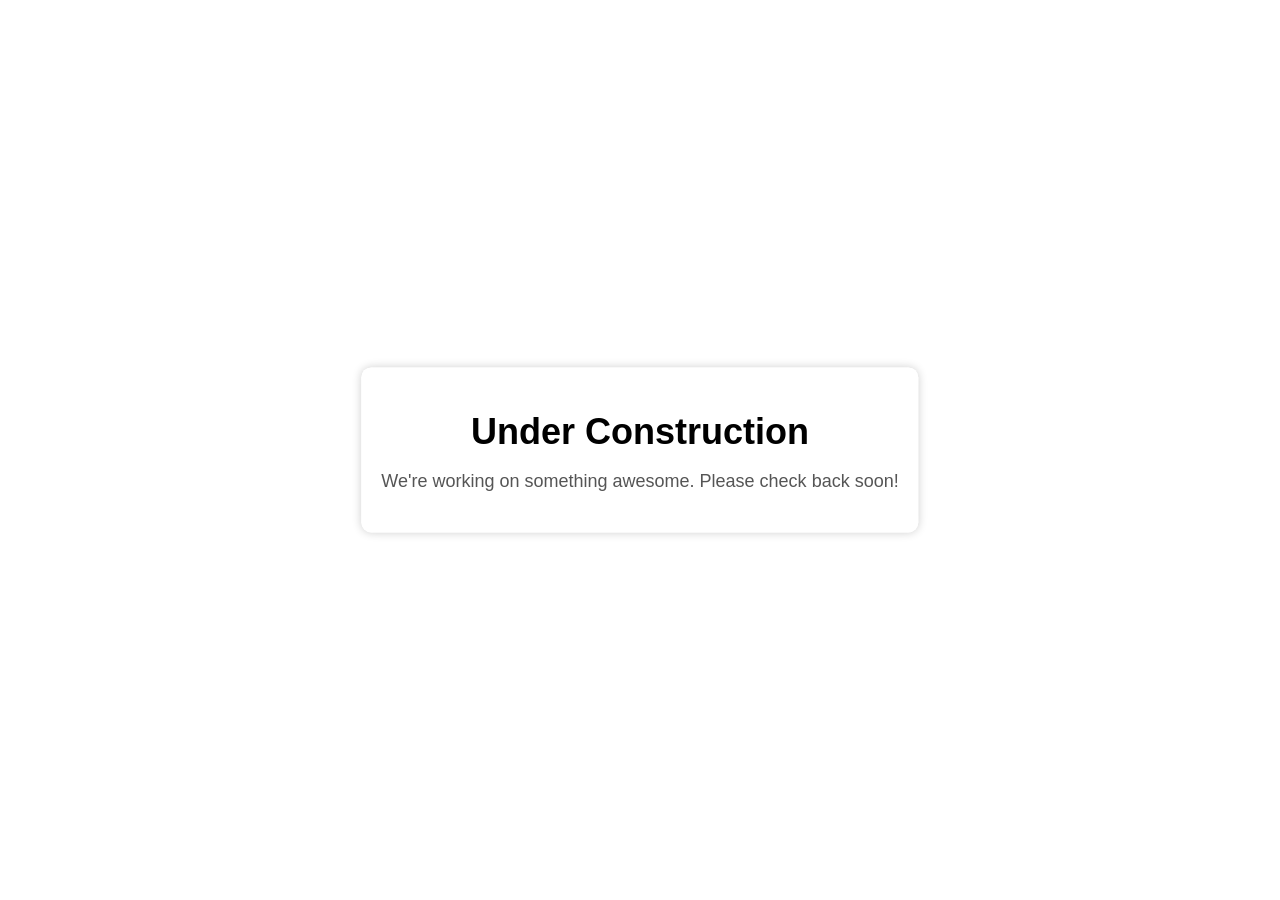
==== index.html @ 09e50a0a "Update index.html" ====
<!DOCTYPE html>
<html lang="en">
<head>
    <meta charset="UTF-8">
    <meta name="viewport" content="width=device-width, initial-scale=1.0">
    <link rel="stylesheet" href="style.css">
    <style>
        body {
            font-family: Arial, sans-serif;
            overflow: hidden;
        }

        .background {
            background-image: url('https://github.com/soraprica/soraprica.github.io/blob/master/Building.jpg'); /* Change this to your background image */
            background-size: cover;
            background-position: center;
            width: 100%;
            height: 100vh;
            position: fixed;
            top: 0;
            left: 0;
            z-index: -1;
        }

        .container {
            text-align: center;
            position: absolute;
            top: 50%;
            left: 50%;
            transform: translate(-50%, -50%);
            background-color: rgba(255, 255, 255, 0.9);
            border-radius: 10px;
            box-shadow: 0 0 10px rgba(0, 0, 0, 0.2);
            padding: 20px;
            max-width: 80%;
        }

        h1 {
            font-size: 36px;
            margin-bottom: 10px;
        }

        p {
            font-size: 18px;
            color: #555;
            margin-bottom: 20px;
        }
    </style>
</head>
<body>
    <div class="background"></div>
    <div class="container">
        <h1>Under Construction</h1>
        <p>We're working on something awesome. Please check back soon!</p>
    </div>
</body>
</html>
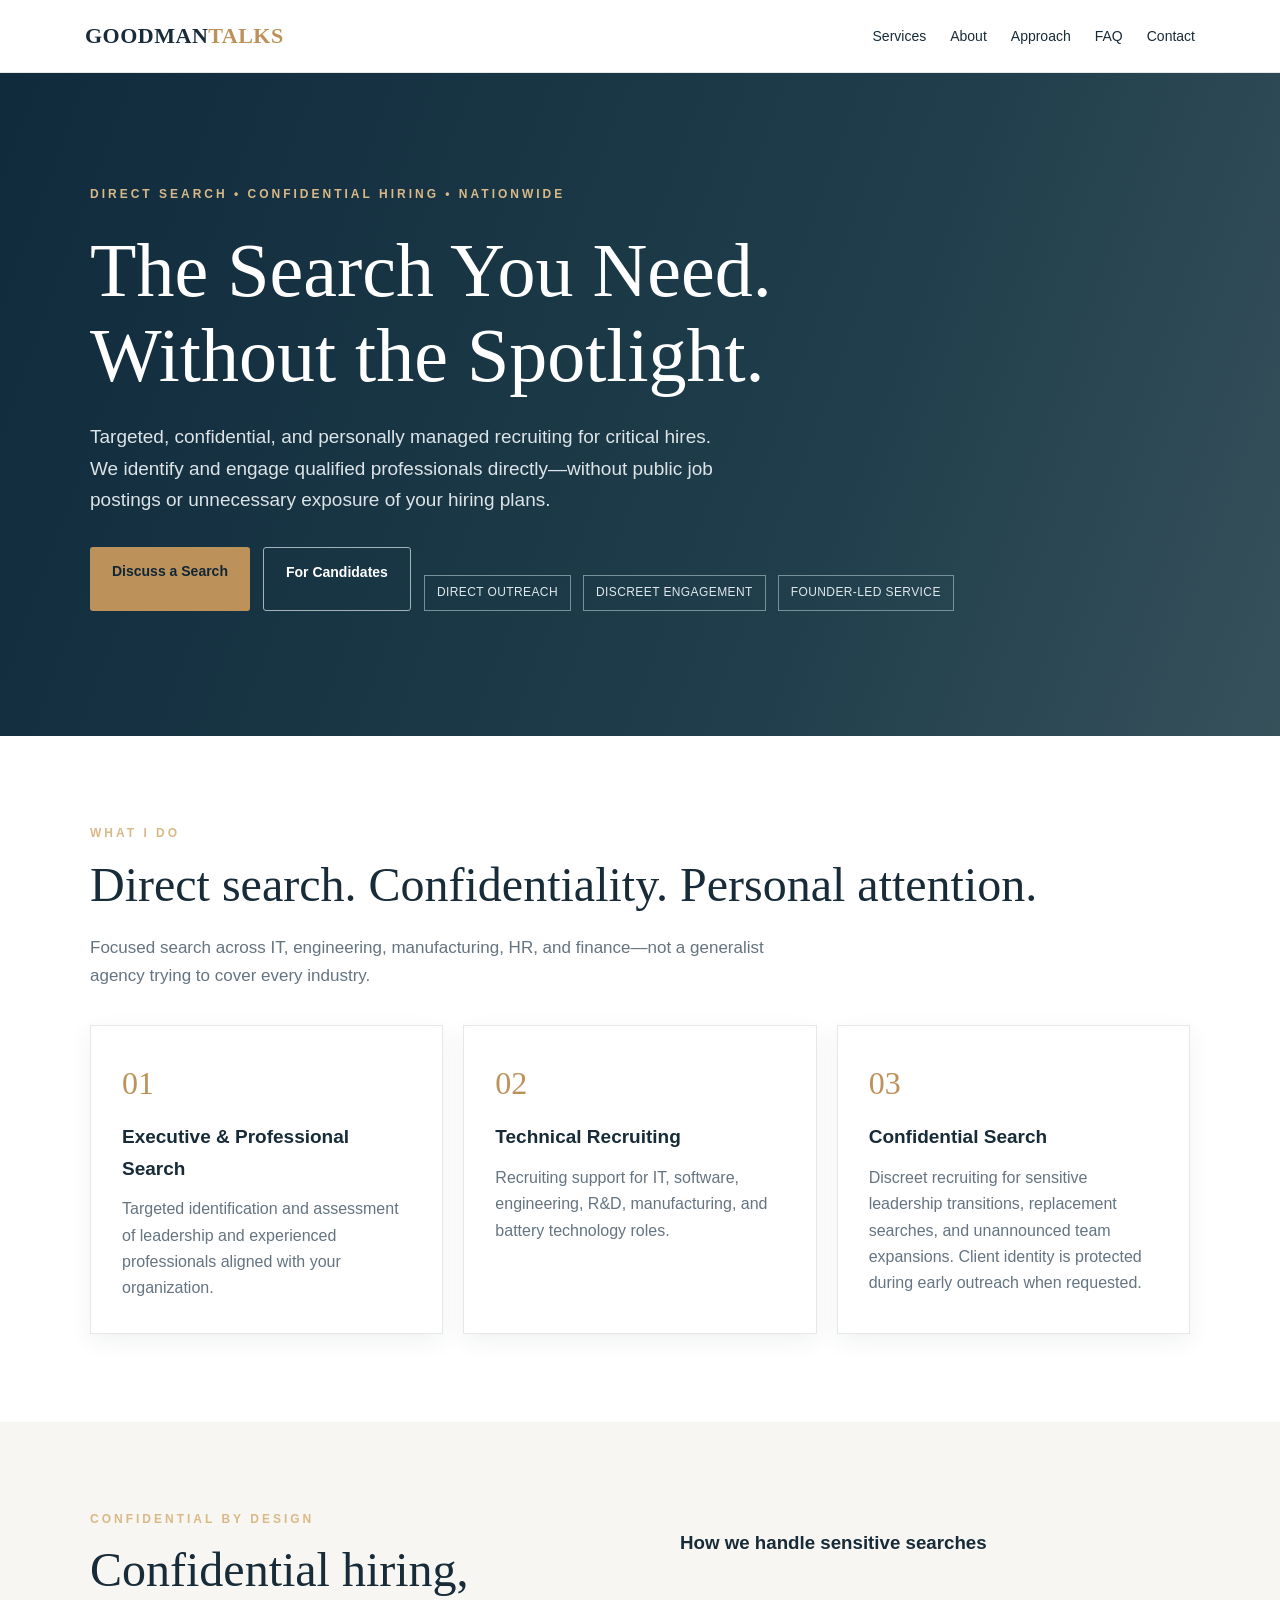
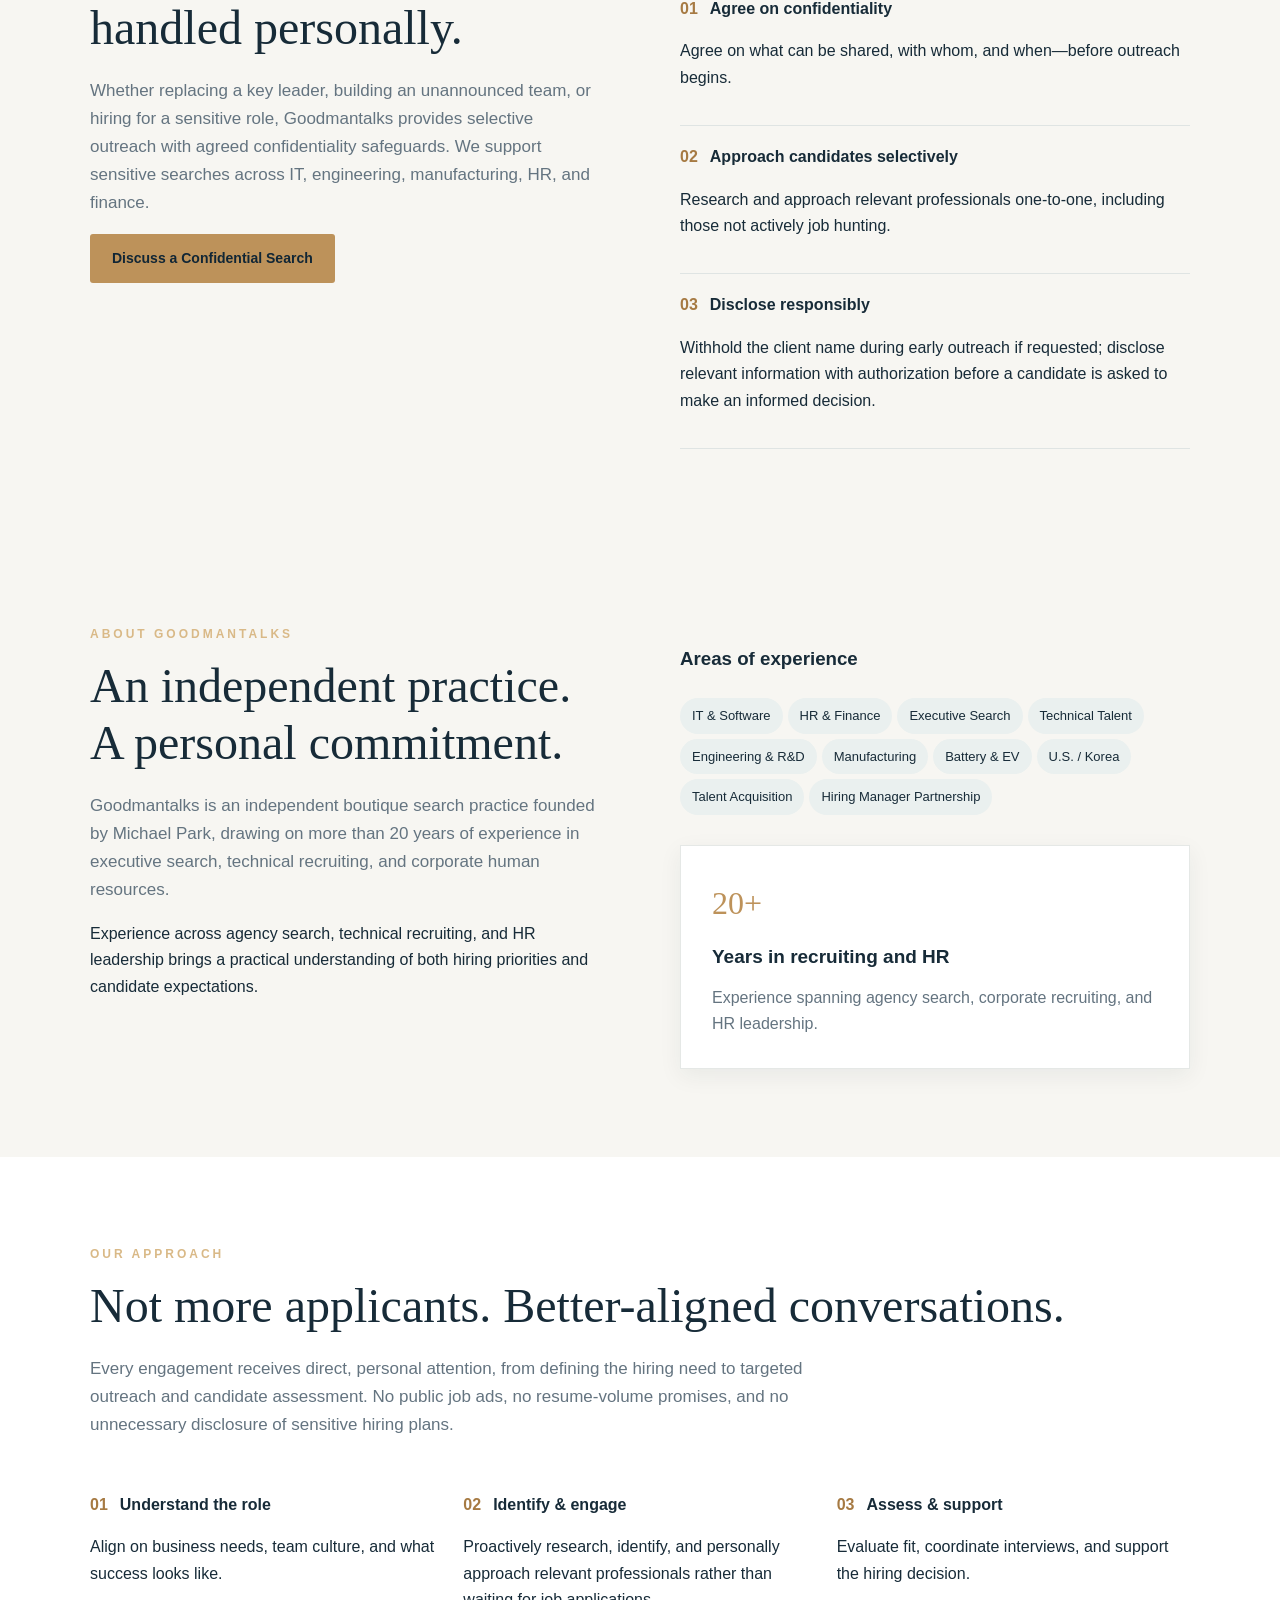
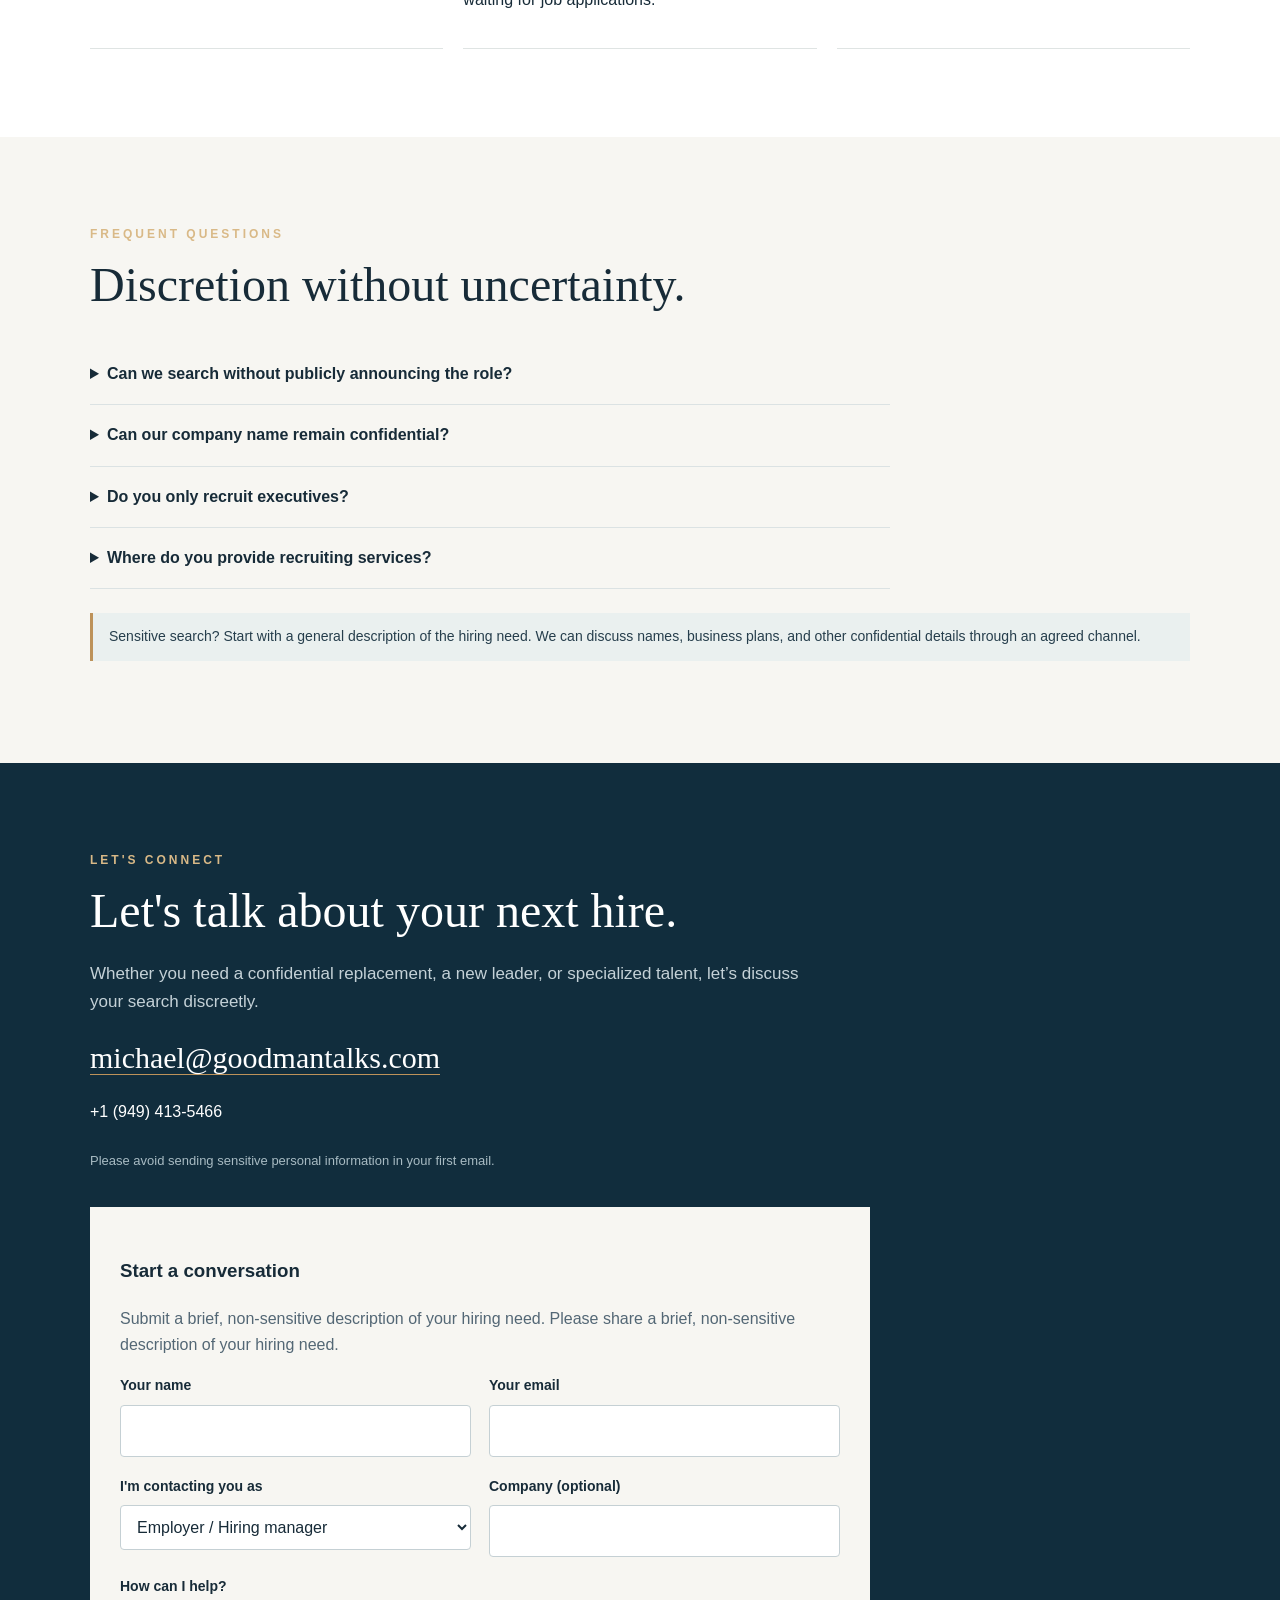
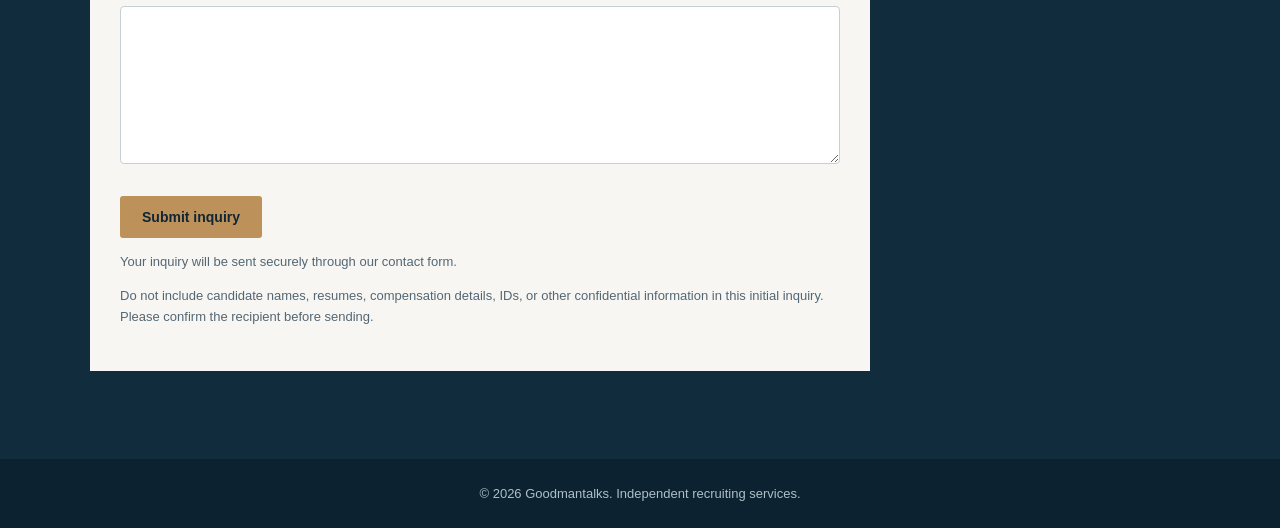
==== commit 3b9d2b01: "Update index.html" ====
--- a/index.html
+++ b/index.html
@@ -1,57 +1,13 @@
 <!DOCTYPE html>
-<html lang="en">
-<head>
-    <meta charset="UTF-8">
-    <meta name="viewport" content="width=device-width, initial-scale=1.0">
-    <link rel="stylesheet" href="style.css">
-    <style>
-        body {
-            font-family: Arial, sans-serif;
-            overflow: hidden;
-        }
-
-        .background {
-            background-image: url('https://github.com/soraprica/soraprica.github.io/blob/master/Building.jpg'); /* Change this to your background image */
-            background-size: cover;
-            background-position: center;
-            width: 100%;
-            height: 100vh;
-            position: fixed;
-            top: 0;
-            left: 0;
-            z-index: -1;
-        }
-
-        .container {
-            text-align: center;
-            position: absolute;
-            top: 50%;
-            left: 50%;
-            transform: translate(-50%, -50%);
-            background-color: rgba(255, 255, 255, 0.9);
-            border-radius: 10px;
-            box-shadow: 0 0 10px rgba(0, 0, 0, 0.2);
-            padding: 20px;
-            max-width: 80%;
-        }
-
-        h1 {
-            font-size: 36px;
-            margin-bottom: 10px;
-        }
-
-        p {
-            font-size: 18px;
-            color: #555;
-            margin-bottom: 20px;
-        }
-    </style>
-</head>
-<body>
-    <div class="background"></div>
-    <div class="container">
-        <h1>Under Construction</h1>
-        <p>We're working on something awesome. Please check back soon!</p>
-    </div>
-</body>
-</html>
+<html lang="en"><head><meta charset="UTF-8"><meta name="viewport" content="width=device-width, initial-scale=1"><meta name="description" content="Goodmantalks provides discreet, direct executive and professional search in IT, engineering, manufacturing, HR and finance."><title>Goodmantalks | Confidential Direct Search Nationwide</title><link rel="canonical" href="https://www.goodmantalks.com/"><style>
+:root{--ink:#172b38;--muted:#647480;--accent:#bd925a;--paper:#f7f6f2;--white:#fff}*{box-sizing:border-box}html{scroll-behavior:smooth}body{margin:0;font-family:Inter,Arial,'Apple SD Gothic Neo',sans-serif;color:var(--ink);line-height:1.65}a{color:inherit;text-decoration:none}header{position:sticky;top:0;background:#ffffffed;backdrop-filter:blur(12px);z-index:10;border-bottom:1px solid #e6e8e7}.nav{max-width:1160px;margin:auto;padding:18px 25px;display:flex;justify-content:space-between;align-items:center;gap:18px}.logo{font-family:Georgia,serif;font-weight:bold;font-size:22px;letter-spacing:.5px}.logo span{color:var(--accent)}nav{display:flex;gap:24px;align-items:center;font-size:14px}nav a:hover{color:#a6783e} :focus-visible{outline:3px solid #bd925a;outline-offset:3px} .skip{position:absolute;left:-9999px;top:5px;background:white;padding:8px;z-index:99}.skip:focus{left:8px}.lang{border:1px solid #d8dcd9;background:white;border-radius:30px;padding:8px 13px;cursor:pointer;color:var(--ink)}.hero{background:linear-gradient(110deg,#102b3c,#203e4c 65%,#37515b);color:white;padding:112px 25px 125px}.wrap{max-width:1100px;margin:auto}.eyebrow{font-size:12px;letter-spacing:3px;text-transform:uppercase;color:#d9b987;font-weight:700}.hero h1{font:normal clamp(43px,6vw,76px)/1.12 Georgia,serif;max-width:850px;margin:23px 0}.hero p{font-size:19px;color:#dce4e7;max-width:640px}.actions{display:flex;gap:13px;flex-wrap:wrap;margin-top:32px}.btn{display:inline-block;padding:13px 22px;border-radius:3px;background:var(--accent);color:#112635;font-weight:700;font-size:14px}.btn.alt{background:transparent;border:1px solid #a4b2ba;color:white}.section{padding:88px 25px}.section.alt{background:var(--paper)}h2{font:normal clamp(33px,4vw,48px)/1.2 Georgia,serif;margin:12px 0 20px}.intro{max-width:720px;color:var(--muted);font-size:17px}.grid{display:grid;grid-template-columns:repeat(3,1fr);gap:20px;margin-top:35px}.card{background:white;border:1px solid #e5e8e6;padding:31px;box-shadow:0 7px 22px #162b3610}.card .num{font-family:Georgia,serif;font-size:32px;color:var(--accent)}.card h3{font-size:19px;margin:12px 0}.card p{color:var(--muted);margin:0}.split{display:grid;grid-template-columns:1fr 1fr;gap:80px;align-items:start}.pill{display:inline-block;padding:7px 12px;background:#eaf0ef;border-radius:20px;margin:5px 5px 0 0;font-size:13px}.steps{counter-reset:step}.step{border-bottom:1px solid #dfe4e3;padding:18px 0}.step b{color:#a67a43;margin-right:12px}.contact{background:#112d3d;color:white}.contact .intro{color:#c4d1d7}.contact a.email{font-size:clamp(19px,3vw,30px);font-family:Georgia,serif;border-bottom:1px solid var(--accent);overflow-wrap:anywhere}.small{color:#a8bbc3;font-size:13px;margin-top:25px}footer{background:#0c2230;color:#aebfc7;padding:24px;text-align:center;font-size:13px}.field{display:flex;flex-direction:column;gap:7px}.field label{font-size:14px;font-weight:700}.field input,.field select,.field textarea{font:inherit;padding:12px;border:1px solid #c5d0d4;border-radius:4px;width:100%;background:#fff;color:#172b38}.form-grid{display:grid;grid-template-columns:1fr 1fr;gap:18px}.inquiry{margin-top:36px;padding:30px;background:#f7f6f2;color:#172b38;max-width:780px}.inquiry p{color:#536775}.inquiry button{border:0;cursor:pointer}.note{font-size:13px}.mobile-toggle{display:none}@media(max-width:760px){nav{gap:12px;flex-wrap:wrap;justify-content:flex-end}nav a{display:none}.hero{padding:80px 24px}.grid,.split{grid-template-columns:1fr}.split{gap:25px}.section{padding:65px 24px}.form-grid{grid-template-columns:1fr}.inquiry{padding:20px}}
+.trustline{display:flex;flex-wrap:wrap;gap:12px;margin-top:28px}.trustline span{border:1px solid #78909a;padding:7px 12px;font-size:12px;letter-spacing:.4px;color:#e0e8eb}.faq{max-width:800px;margin-top:30px}.faq details{border-bottom:1px solid #dbe2e3;padding:17px 0}.faq summary{cursor:pointer;font-weight:700}.faq p{color:var(--muted);margin:12px 0 0}.notice{border-left:3px solid var(--accent);padding:12px 16px;background:#eaf0ef;color:#263e4c;margin-top:24px;font-size:14px}@media(max-width:760px){.nav{align-items:flex-start}.logo{font-size:19px}nav{gap:9px}nav a{display:inline;font-size:12px}.hero h1{font-size:clamp(37px,9vw,55px)}}
+</style></head><body><a class="skip" href="#main">Skip to content</a><header><div class="nav"><a href="#home" class="logo">GOODMAN<span>TALKS</span></a><nav><a href="#services" data-i="navServices">Services</a><a href="#about" data-i="navAbout">About</a><a href="#approach" data-i="navApproach">Approach</a><a href="#questions">FAQ</a><a href="#contact" data-i="navContact">Contact</a></nav></div></header>
+<main id="main"><section class="hero" id="home"><div class="wrap"><div class="eyebrow" data-i="heroTag">DIRECT SEARCH • CONFIDENTIAL HIRING • NATIONWIDE</div><h1 data-i="heroTitle">The Search You Need.<br>Without the Spotlight.</h1><p data-i="heroDesc">Targeted, confidential, and personally managed recruiting for critical hires. We identify and engage qualified professionals directly—without public job postings or unnecessary exposure of your hiring plans.</p><div class="actions"><a class="btn" href="#contact" data-i="hire">Discuss a Search</a><a class="btn alt" href="mailto:michael@goodmantalks.com?subject=Candidate%20Introduction" data-i="candidate">For Candidates</a><div class="trustline"><span>DIRECT OUTREACH</span><span>DISCREET ENGAGEMENT</span><span>FOUNDER-LED SERVICE</span></div></div></div></section>
+<section class="section" id="services"><div class="wrap"><div class="eyebrow" data-i="serviceTag">WHAT I DO</div><h2 data-i="serviceTitle">Direct search. Confidentiality. Personal attention.</h2><p class="intro" data-i="serviceIntro">Focused search across IT, engineering, manufacturing, HR, and finance—not a generalist agency trying to cover every industry.</p><div class="grid"><article class="card"><div class="num">01</div><h3 data-i="s1">Executive & Professional Search</h3><p data-i="s1d">Targeted identification and assessment of leadership and experienced professionals aligned with your organization.</p></article><article class="card"><div class="num">02</div><h3 data-i="s2">Technical Recruiting</h3><p data-i="s2d">Recruiting support for IT, software, engineering, R&D, manufacturing, and battery technology roles.</p></article><article class="card"><div class="num">03</div><h3>Confidential Search</h3><p>Discreet recruiting for sensitive leadership transitions, replacement searches, and unannounced team expansions. Client identity is protected during early outreach when requested.</p></article></div></div></section>
+<section class="section alt" id="confidential"><div class="wrap split"><div><div class="eyebrow">CONFIDENTIAL BY DESIGN</div><h2>Confidential hiring, handled personally.</h2><p class="intro">Whether replacing a key leader, building an unannounced team, or hiring for a sensitive role, Goodmantalks provides selective outreach with agreed confidentiality safeguards. We support sensitive searches across IT, engineering, manufacturing, HR, and finance.</p><a class="btn" href="#contact">Discuss a Confidential Search</a></div><div><h3>How we handle sensitive searches</h3><div class="step"><b>01</b><strong>Agree on confidentiality</strong><p>Agree on what can be shared, with whom, and when—before outreach begins.</p></div><div class="step"><b>02</b><strong>Approach candidates selectively</strong><p>Research and approach relevant professionals one-to-one, including those not actively job hunting.</p></div><div class="step"><b>03</b><strong>Disclose responsibly</strong><p>Withhold the client name during early outreach if requested; disclose relevant information with authorization before a candidate is asked to make an informed decision.</p></div></div></div></section><section class="section alt" id="about"><div class="wrap split"><div><div class="eyebrow" data-i="aboutTag">ABOUT GOODMANTALKS</div><h2 data-i="aboutTitle">An independent practice. A personal commitment.</h2><p class="intro" data-i="aboutText">Goodmantalks is an independent boutique search practice founded by Michael Park, drawing on more than 20 years of experience in executive search, technical recruiting, and corporate human resources.</p><p data-i="aboutText2">Experience across agency search, technical recruiting, and HR leadership brings a practical understanding of both hiring priorities and candidate expectations.</p></div><div><h3 data-i="focusTitle">Areas of experience</h3><div><span class="pill">IT & Software</span><span class="pill">HR & Finance</span><span class="pill">Executive Search</span><span class="pill">Technical Talent</span><span class="pill">Engineering & R&D</span><span class="pill">Manufacturing</span><span class="pill">Battery & EV</span><span class="pill">U.S. / Korea</span><span class="pill">Talent Acquisition</span><span class="pill">Hiring Manager Partnership</span></div><div class="card" style="margin-top:30px"><div class="num">20+</div><h3 data-i="years">Years in recruiting and HR</h3><p data-i="yearsDesc">Experience spanning agency search, corporate recruiting, and HR leadership.</p></div></div></div></section>
+<section class="section" id="approach"><div class="wrap"><div class="eyebrow" data-i="approachTag">OUR APPROACH</div><h2 data-i="approachTitle">Not more applicants. Better-aligned conversations.</h2><p class="intro">Every engagement receives direct, personal attention, from defining the hiring need to targeted outreach and candidate assessment. No public job ads, no resume-volume promises, and no unnecessary disclosure of sensitive hiring plans.</p><div class="grid"><div class="step"><b>01</b><strong data-i="a1">Understand the role</strong><p data-i="a1d">Align on business needs, team culture, and what success looks like.</p></div><div class="step"><b>02</b><strong data-i="a2">Identify & engage</strong><p data-i="a2d">Proactively research, identify, and personally approach relevant professionals rather than waiting for job applications.</p></div><div class="step"><b>03</b><strong data-i="a3">Assess & support</strong><p data-i="a3d">Evaluate fit, coordinate interviews, and support the hiring decision.</p></div></div></div></section>
+<section class="section alt" id="questions"><div class="wrap"><div class="eyebrow">FREQUENT QUESTIONS</div><h2>Discretion without uncertainty.</h2><div class="faq"><details><summary>Can we search without publicly announcing the role?</summary><p>Yes. Goodmantalks uses targeted, one-to-one outreach rather than public job advertisements. Before beginning, we agree on the information that may be shared with candidates.</p></details><details><summary>Can our company name remain confidential?</summary><p>During initial outreach, we can withhold your company name when requested. We establish an appropriate disclosure stage so candidates receive the information they need before proceeding.</p></details><details><summary>Do you only recruit executives?</summary><p>No. Searches can include managers, technical specialists, and experienced professionals in IT, engineering, manufacturing, HR, and finance.</p></details><details><summary>Where do you provide recruiting services?</summary><p>Goodmantalks is based in the United States and works with clients nationwide.</p></details></div><p class="notice">Sensitive search? Start with a general description of the hiring need. We can discuss names, business plans, and other confidential details through an agreed channel.</p></div></section>
+<section class="section contact" id="contact"><div class="wrap"><div class="eyebrow" data-i="contactTag">LET'S CONNECT</div><h2 data-i="contactTitle">Let's talk about your next hire.</h2><p class="intro" data-i="contactDesc">Whether you need a confidential replacement, a new leader, or specialized talent, let’s discuss your search discreetly.</p><p><a class="email" href="mailto:michael@goodmantalks.com">michael@goodmantalks.com</a></p><p><a href="tel:+19494135466">+1 (949) 413-5466</a></p><p class="small" data-i="privacy">Please avoid sending sensitive personal information in your first email.</p>
+<div class="inquiry"><h3 data-i="formTitle">Start a conversation</h3><p data-i="formIntro">Submit a brief, non-sensitive description of your hiring need. Please share a brief, non-sensitive description of your hiring need.</p><form id="inquiryForm" method="POST" action="https://formspree.io/f/myeekqep" data-form-endpoint="https://formspree.io/f/myeekqep" ><div class="form-grid"><div class="field"><label for="person" data-i="formName">Your name</label><input id="person" name="person" autocomplete="name" maxlength="100" required></div><div class="field"><label for="email" data-i="formEmail">Your email</label><input id="email" name="email" type="email" autocomplete="email" maxlength="160" required></div><div class="field"><label for="inquiryType" data-i="formType">I'm contacting you as</label><select id="inquiryType" name="inquiryType"><option value="Employer">Employer / Hiring manager</option><option value="Confidential Search">Confidential hiring inquiry</option><option value="Candidate">Candidate</option><option value="Other">Other</option></select></div><div class="field"><label for="company" data-i="formCompany">Company (optional)</label><input id="company" name="company" maxlength="120" autocomplete="organization"></div></div><div class="field" style="margin-top:18px"><label for="message" data-i="formMessage">How can I help?</label><textarea id="message" name="message" rows="5" maxlength="3000" required></textarea></div><div class="field" style="display:none" aria-hidden="true"><label for="website">Leave this field blank</label><input id="website" name="_gotcha" tabindex="-1" autocomplete="off"></div><div class="actions"><button class="btn" type="submit" data-i="formSend">Submit inquiry</button></div><p id="formStatus" role="status" aria-live="polite" class="note">Your inquiry will be sent securely through our contact form.</p><p class="note" data-i="formNote">Do not include candidate names, resumes, compensation details, IDs, or other confidential information in this initial inquiry. Please confirm the recipient before sending.</p></form></div></div></section></main><footer>© <span id="year"></span> Goodmantalks. <span data-i="rights">Independent recruiting services.</span></footer>
+<script>document.getElementById('year').textContent=new Date().getFullYear();document.getElementById('inquiryForm').addEventListener('submit',async e=>{e.preventDefault();const f=e.currentTarget;const status=document.getElementById('formStatus');if(!f.reportValidity())return;const endpoint=f.dataset.formEndpoint;if(!endpoint){status.textContent='Online submission is not yet connected. Please email michael@goodmantalks.com directly.';return;}if(document.getElementById('website').value)return;const button=f.querySelector('button[type="submit"]');button.disabled=true;status.textContent='Sending your inquiry…';try{const response=await fetch(endpoint,{method:'POST',body:new FormData(f),headers:{Accept:'application/json'}});if(!response.ok)throw new Error('Submission failed');f.reset();status.textContent='Thank you. Your inquiry has been submitted.';}catch(error){status.textContent='We could not send your inquiry. Please email michael@goodmantalks.com directly.';}finally{button.disabled=false;}});</script></body></html>
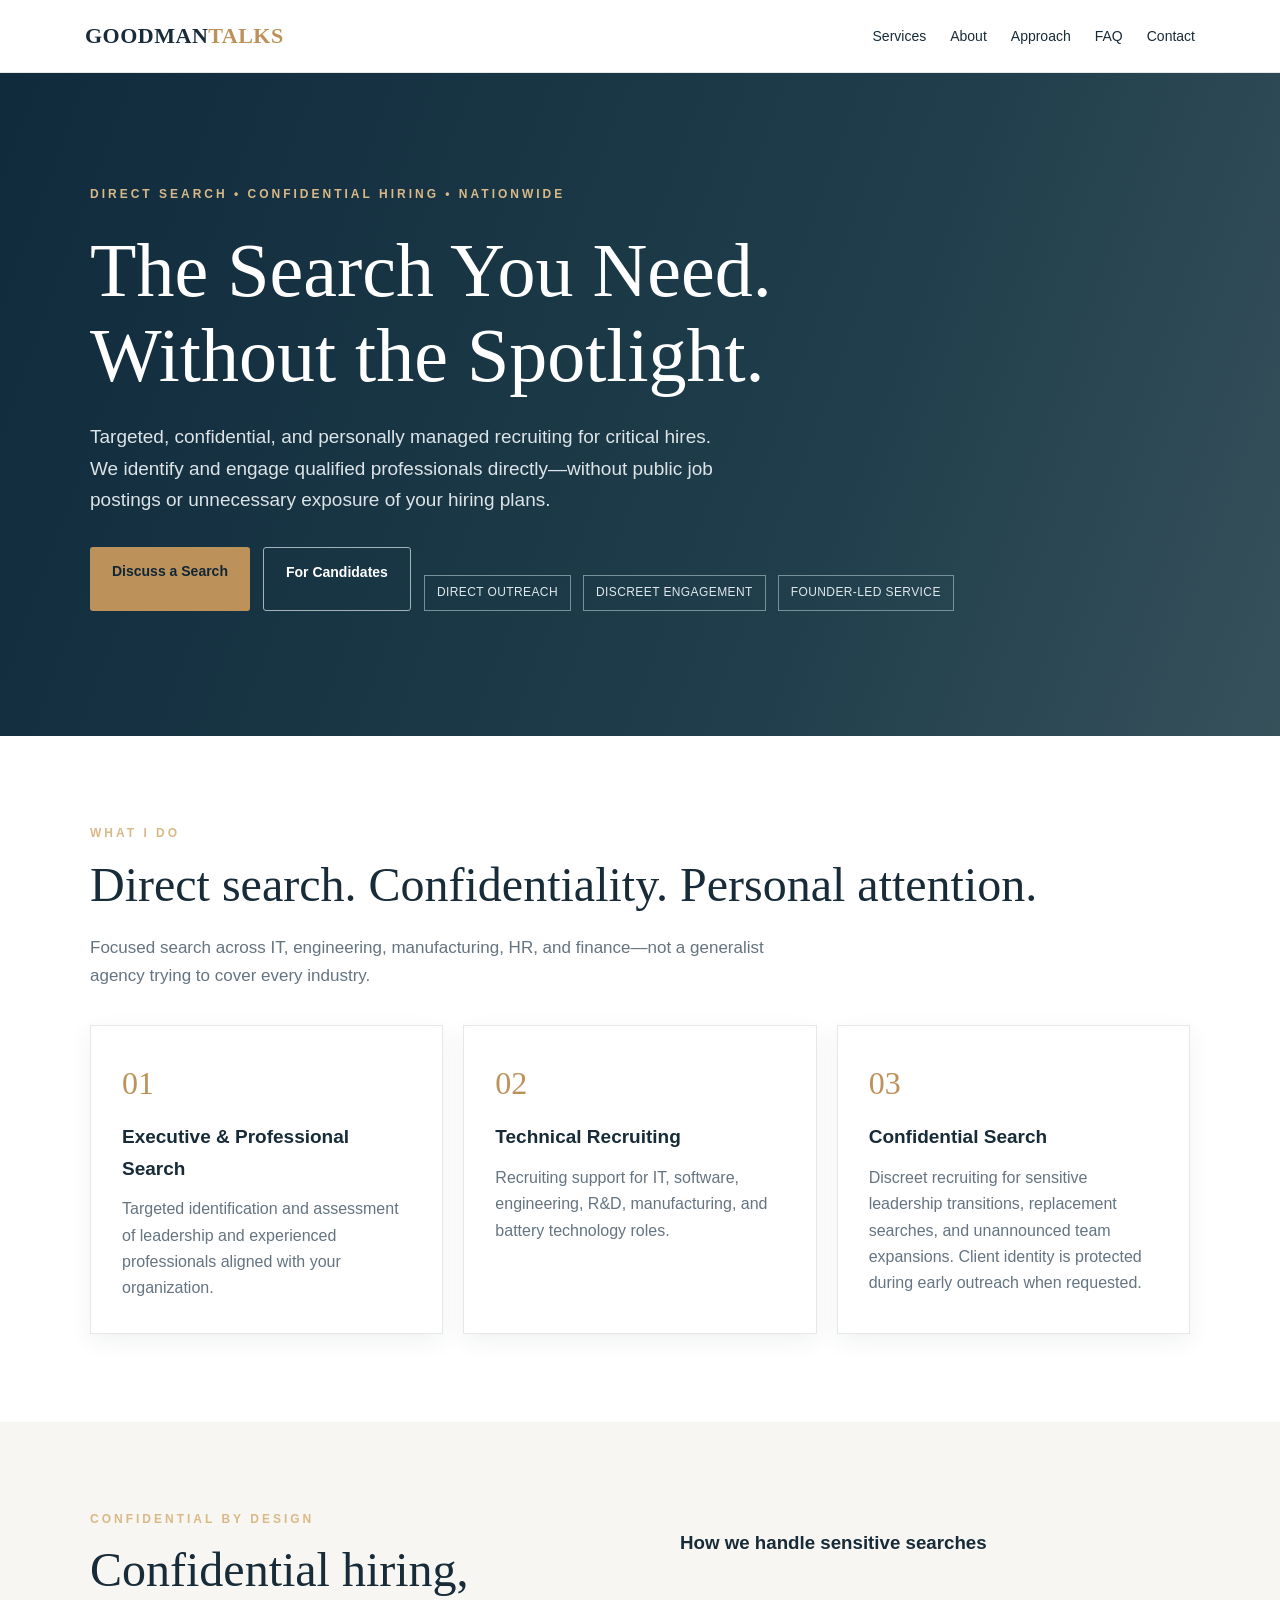
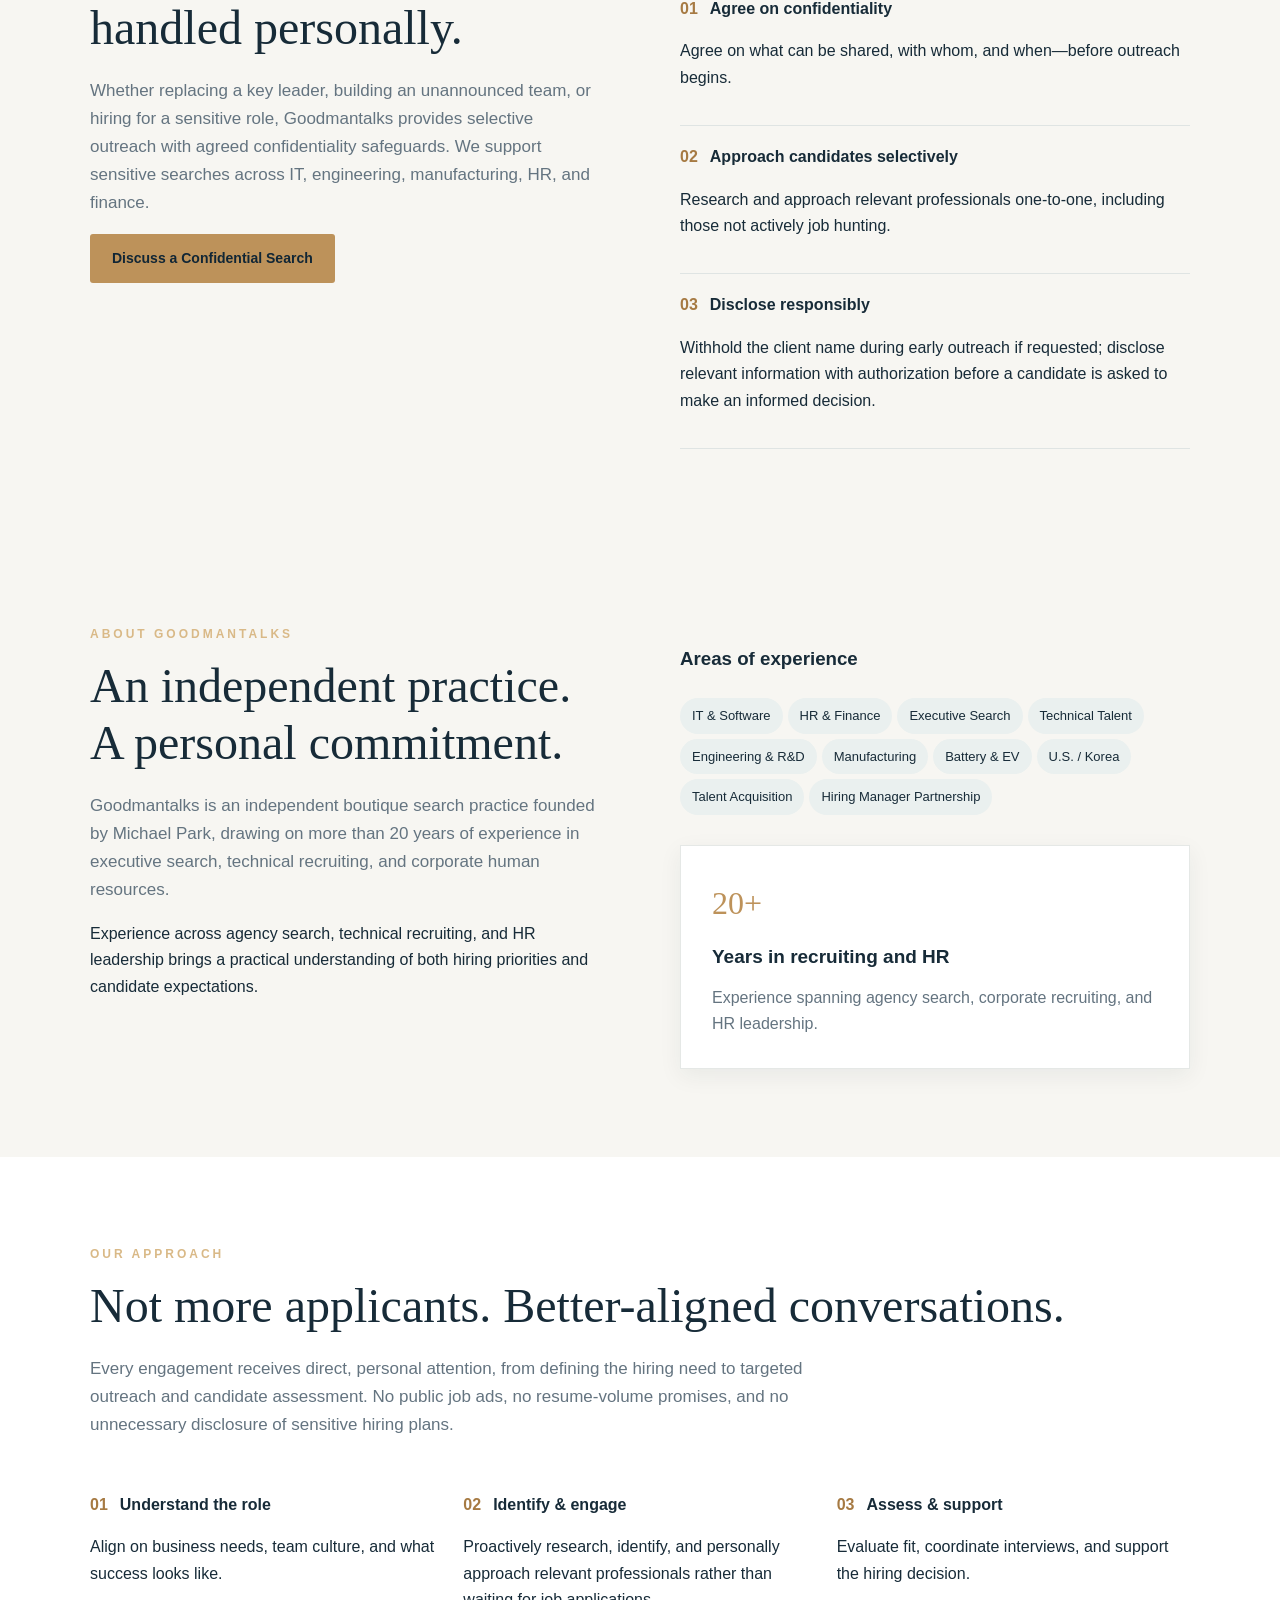
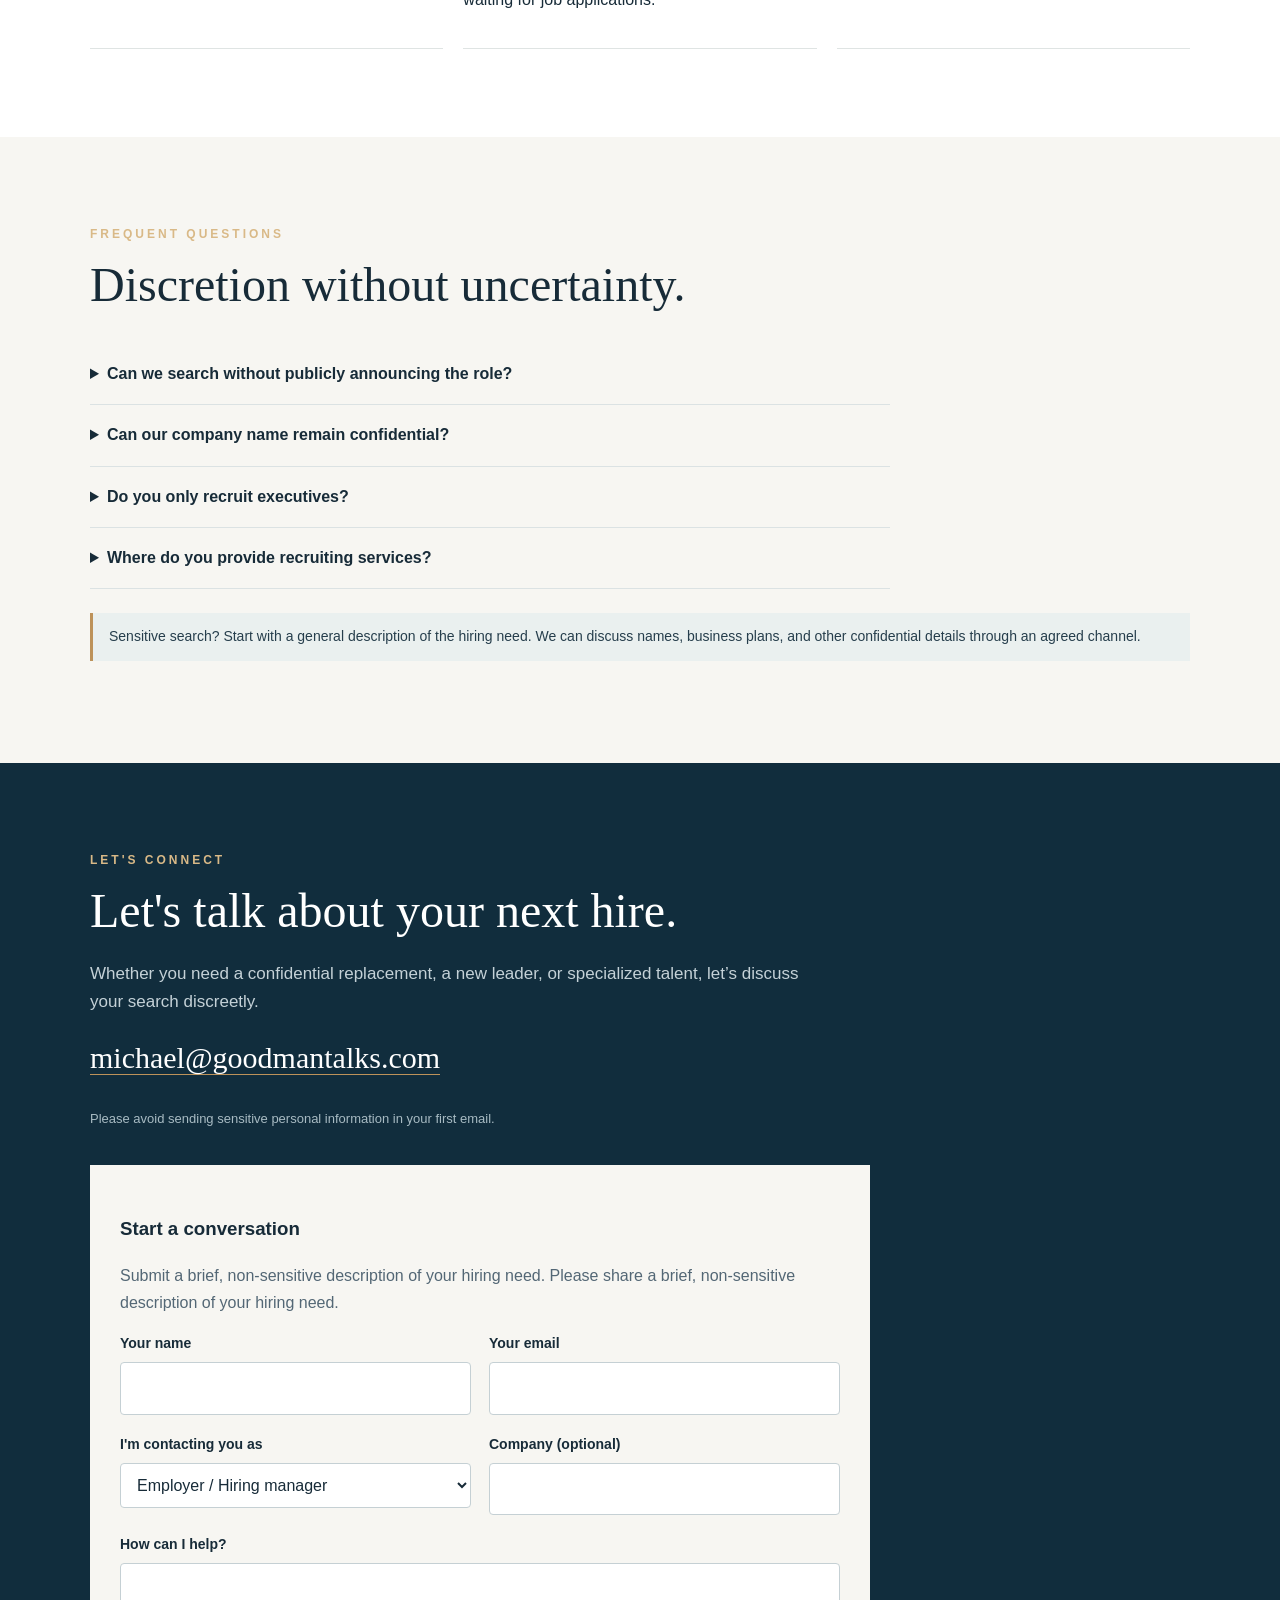
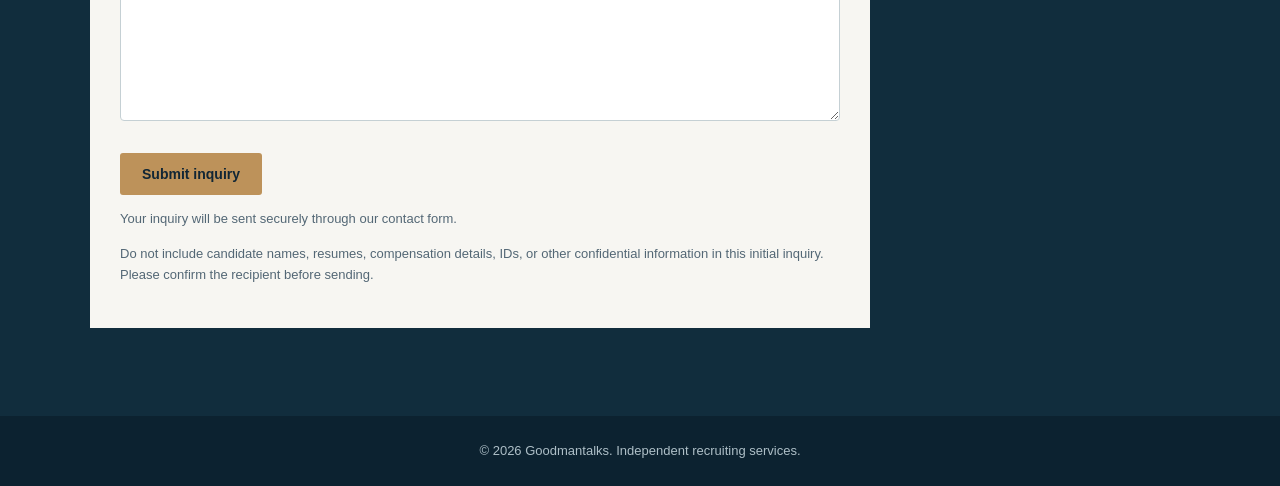
==== commit c070f35f: "Update index.html" ====
--- a/index.html
+++ b/index.html
@@ -8,6 +8,6 @@
 <section class="section alt" id="confidential"><div class="wrap split"><div><div class="eyebrow">CONFIDENTIAL BY DESIGN</div><h2>Confidential hiring, handled personally.</h2><p class="intro">Whether replacing a key leader, building an unannounced team, or hiring for a sensitive role, Goodmantalks provides selective outreach with agreed confidentiality safeguards. We support sensitive searches across IT, engineering, manufacturing, HR, and finance.</p><a class="btn" href="#contact">Discuss a Confidential Search</a></div><div><h3>How we handle sensitive searches</h3><div class="step"><b>01</b><strong>Agree on confidentiality</strong><p>Agree on what can be shared, with whom, and when—before outreach begins.</p></div><div class="step"><b>02</b><strong>Approach candidates selectively</strong><p>Research and approach relevant professionals one-to-one, including those not actively job hunting.</p></div><div class="step"><b>03</b><strong>Disclose responsibly</strong><p>Withhold the client name during early outreach if requested; disclose relevant information with authorization before a candidate is asked to make an informed decision.</p></div></div></div></section><section class="section alt" id="about"><div class="wrap split"><div><div class="eyebrow" data-i="aboutTag">ABOUT GOODMANTALKS</div><h2 data-i="aboutTitle">An independent practice. A personal commitment.</h2><p class="intro" data-i="aboutText">Goodmantalks is an independent boutique search practice founded by Michael Park, drawing on more than 20 years of experience in executive search, technical recruiting, and corporate human resources.</p><p data-i="aboutText2">Experience across agency search, technical recruiting, and HR leadership brings a practical understanding of both hiring priorities and candidate expectations.</p></div><div><h3 data-i="focusTitle">Areas of experience</h3><div><span class="pill">IT & Software</span><span class="pill">HR & Finance</span><span class="pill">Executive Search</span><span class="pill">Technical Talent</span><span class="pill">Engineering & R&D</span><span class="pill">Manufacturing</span><span class="pill">Battery & EV</span><span class="pill">U.S. / Korea</span><span class="pill">Talent Acquisition</span><span class="pill">Hiring Manager Partnership</span></div><div class="card" style="margin-top:30px"><div class="num">20+</div><h3 data-i="years">Years in recruiting and HR</h3><p data-i="yearsDesc">Experience spanning agency search, corporate recruiting, and HR leadership.</p></div></div></div></section>
 <section class="section" id="approach"><div class="wrap"><div class="eyebrow" data-i="approachTag">OUR APPROACH</div><h2 data-i="approachTitle">Not more applicants. Better-aligned conversations.</h2><p class="intro">Every engagement receives direct, personal attention, from defining the hiring need to targeted outreach and candidate assessment. No public job ads, no resume-volume promises, and no unnecessary disclosure of sensitive hiring plans.</p><div class="grid"><div class="step"><b>01</b><strong data-i="a1">Understand the role</strong><p data-i="a1d">Align on business needs, team culture, and what success looks like.</p></div><div class="step"><b>02</b><strong data-i="a2">Identify & engage</strong><p data-i="a2d">Proactively research, identify, and personally approach relevant professionals rather than waiting for job applications.</p></div><div class="step"><b>03</b><strong data-i="a3">Assess & support</strong><p data-i="a3d">Evaluate fit, coordinate interviews, and support the hiring decision.</p></div></div></div></section>
 <section class="section alt" id="questions"><div class="wrap"><div class="eyebrow">FREQUENT QUESTIONS</div><h2>Discretion without uncertainty.</h2><div class="faq"><details><summary>Can we search without publicly announcing the role?</summary><p>Yes. Goodmantalks uses targeted, one-to-one outreach rather than public job advertisements. Before beginning, we agree on the information that may be shared with candidates.</p></details><details><summary>Can our company name remain confidential?</summary><p>During initial outreach, we can withhold your company name when requested. We establish an appropriate disclosure stage so candidates receive the information they need before proceeding.</p></details><details><summary>Do you only recruit executives?</summary><p>No. Searches can include managers, technical specialists, and experienced professionals in IT, engineering, manufacturing, HR, and finance.</p></details><details><summary>Where do you provide recruiting services?</summary><p>Goodmantalks is based in the United States and works with clients nationwide.</p></details></div><p class="notice">Sensitive search? Start with a general description of the hiring need. We can discuss names, business plans, and other confidential details through an agreed channel.</p></div></section>
-<section class="section contact" id="contact"><div class="wrap"><div class="eyebrow" data-i="contactTag">LET'S CONNECT</div><h2 data-i="contactTitle">Let's talk about your next hire.</h2><p class="intro" data-i="contactDesc">Whether you need a confidential replacement, a new leader, or specialized talent, let’s discuss your search discreetly.</p><p><a class="email" href="mailto:michael@goodmantalks.com">michael@goodmantalks.com</a></p><p><a href="tel:+19494135466">+1 (949) 413-5466</a></p><p class="small" data-i="privacy">Please avoid sending sensitive personal information in your first email.</p>
+<section class="section contact" id="contact"><div class="wrap"><div class="eyebrow" data-i="contactTag">LET'S CONNECT</div><h2 data-i="contactTitle">Let's talk about your next hire.</h2><p class="intro" data-i="contactDesc">Whether you need a confidential replacement, a new leader, or specialized talent, let’s discuss your search discreetly.</p><p><a class="email" href="mailto:michael@goodmantalks.com">michael@goodmantalks.com</a></p><p></p><p class="small" data-i="privacy">Please avoid sending sensitive personal information in your first email.</p>
 <div class="inquiry"><h3 data-i="formTitle">Start a conversation</h3><p data-i="formIntro">Submit a brief, non-sensitive description of your hiring need. Please share a brief, non-sensitive description of your hiring need.</p><form id="inquiryForm" method="POST" action="https://formspree.io/f/myeekqep" data-form-endpoint="https://formspree.io/f/myeekqep" ><div class="form-grid"><div class="field"><label for="person" data-i="formName">Your name</label><input id="person" name="person" autocomplete="name" maxlength="100" required></div><div class="field"><label for="email" data-i="formEmail">Your email</label><input id="email" name="email" type="email" autocomplete="email" maxlength="160" required></div><div class="field"><label for="inquiryType" data-i="formType">I'm contacting you as</label><select id="inquiryType" name="inquiryType"><option value="Employer">Employer / Hiring manager</option><option value="Confidential Search">Confidential hiring inquiry</option><option value="Candidate">Candidate</option><option value="Other">Other</option></select></div><div class="field"><label for="company" data-i="formCompany">Company (optional)</label><input id="company" name="company" maxlength="120" autocomplete="organization"></div></div><div class="field" style="margin-top:18px"><label for="message" data-i="formMessage">How can I help?</label><textarea id="message" name="message" rows="5" maxlength="3000" required></textarea></div><div class="field" style="display:none" aria-hidden="true"><label for="website">Leave this field blank</label><input id="website" name="_gotcha" tabindex="-1" autocomplete="off"></div><div class="actions"><button class="btn" type="submit" data-i="formSend">Submit inquiry</button></div><p id="formStatus" role="status" aria-live="polite" class="note">Your inquiry will be sent securely through our contact form.</p><p class="note" data-i="formNote">Do not include candidate names, resumes, compensation details, IDs, or other confidential information in this initial inquiry. Please confirm the recipient before sending.</p></form></div></div></section></main><footer>© <span id="year"></span> Goodmantalks. <span data-i="rights">Independent recruiting services.</span></footer>
 <script>document.getElementById('year').textContent=new Date().getFullYear();document.getElementById('inquiryForm').addEventListener('submit',async e=>{e.preventDefault();const f=e.currentTarget;const status=document.getElementById('formStatus');if(!f.reportValidity())return;const endpoint=f.dataset.formEndpoint;if(!endpoint){status.textContent='Online submission is not yet connected. Please email michael@goodmantalks.com directly.';return;}if(document.getElementById('website').value)return;const button=f.querySelector('button[type="submit"]');button.disabled=true;status.textContent='Sending your inquiry…';try{const response=await fetch(endpoint,{method:'POST',body:new FormData(f),headers:{Accept:'application/json'}});if(!response.ok)throw new Error('Submission failed');f.reset();status.textContent='Thank you. Your inquiry has been submitted.';}catch(error){status.textContent='We could not send your inquiry. Please email michael@goodmantalks.com directly.';}finally{button.disabled=false;}});</script></body></html>
